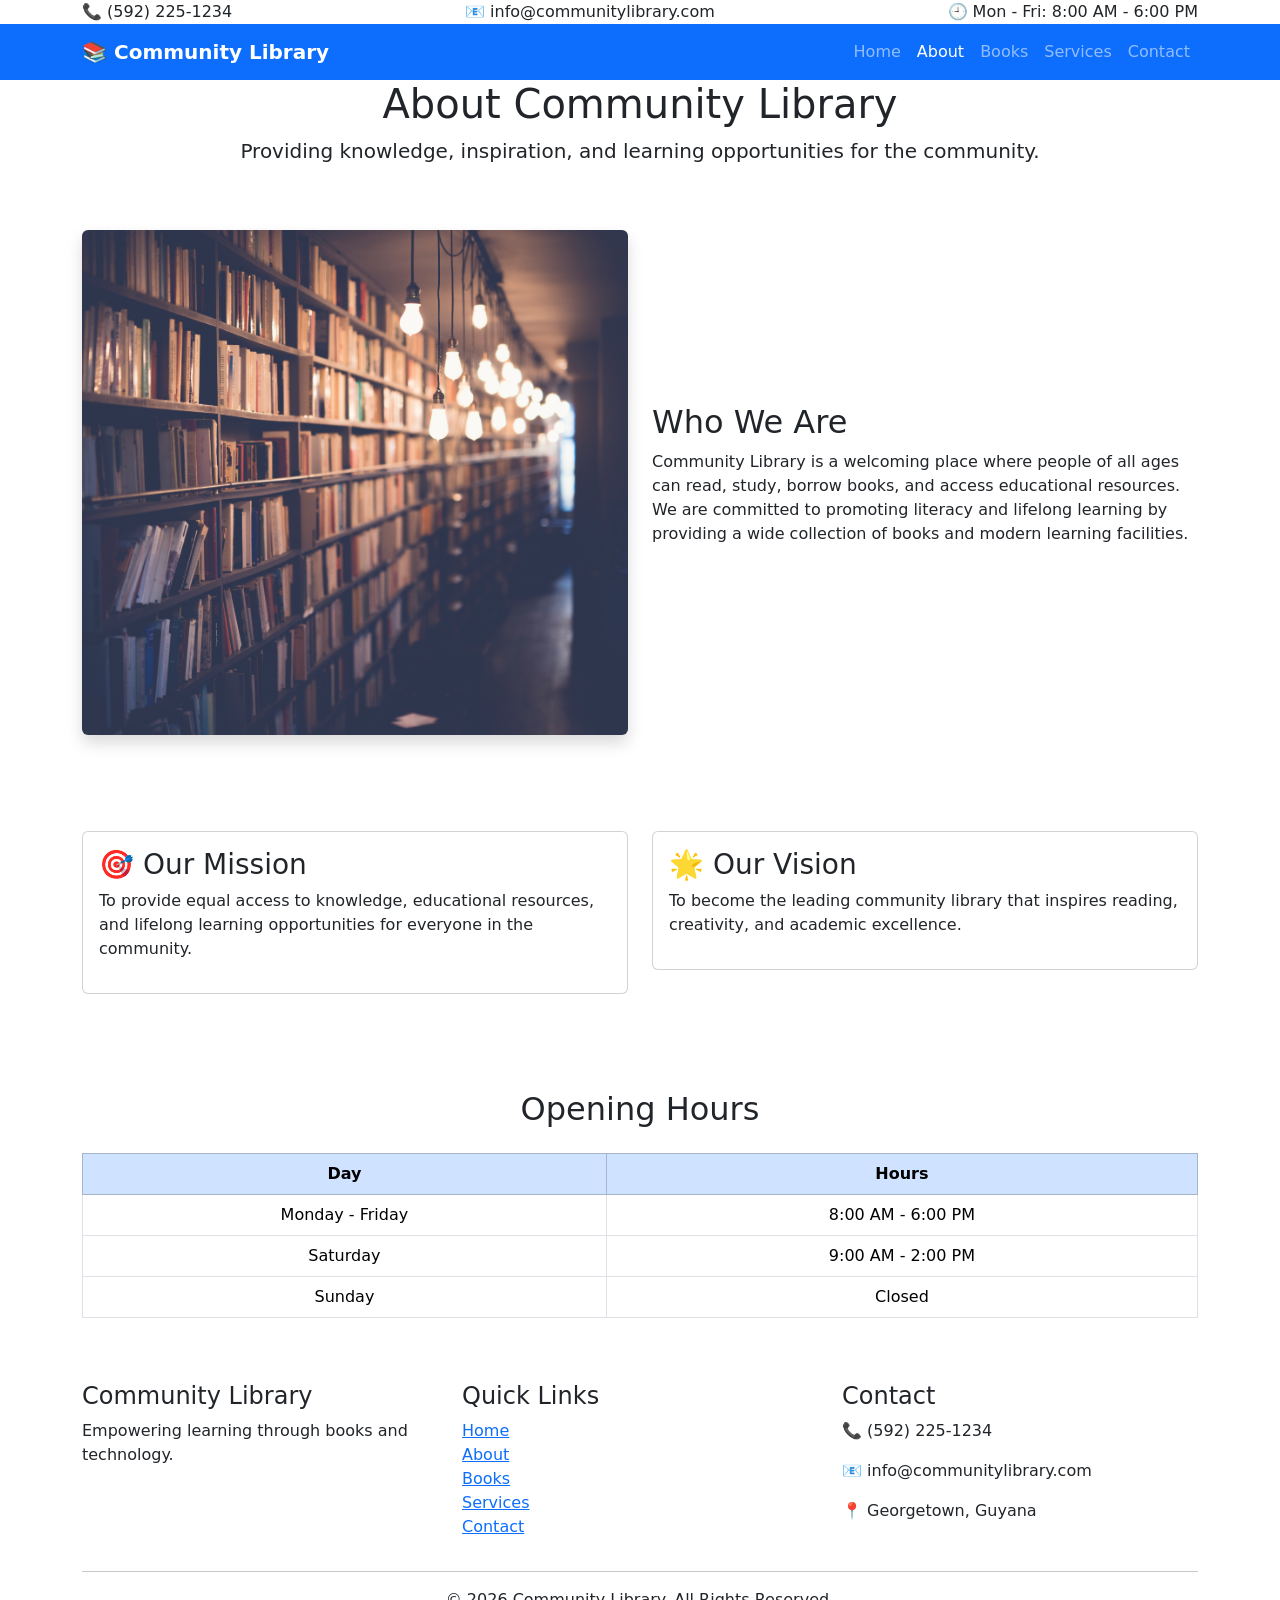
==== about.html @ 1c3bdd79 "Add files via upload" ====
<!DOCTYPE html>
<html lang="en">
<head>

    <meta charset="UTF-8">
    <meta name="viewport" content="width=device-width, initial-scale=1.0">

    <title>About Us | Community Library</title>

    <link href="https://cdn.jsdelivr.net/npm/bootstrap@5.3.3/dist/css/bootstrap.min.css" rel="stylesheet">

    <link rel="stylesheet" href="CSS/style.css">

</head>

<body>

<!-- Top Bar -->

<div class="top-bar">
    <div class="container d-flex justify-content-between">
        <span>📞 (592) 225-1234</span>
        <span>📧 info@communitylibrary.com</span>
        <span>🕘 Mon - Fri: 8:00 AM - 6:00 PM</span>
    </div>
</div>

<!-- Navigation -->

<nav class="navbar navbar-expand-lg navbar-dark bg-primary">

<div class="container">

<a class="navbar-brand fw-bold" href="index.html">
📚 Community Library
</a>

<button class="navbar-toggler" type="button"
data-bs-toggle="collapse"
data-bs-target="#navbarNav">

<span class="navbar-toggler-icon"></span>

</button>

<div class="collapse navbar-collapse" id="navbarNav">

<ul class="navbar-nav ms-auto">

<li class="nav-item">
<a class="nav-link" href="index.html">Home</a>
</li>

<li class="nav-item">
<a class="nav-link active" href="about.html">About</a>
</li>

<li class="nav-item">
<a class="nav-link" href="books.html">Books</a>
</li>

<li class="nav-item">
<a class="nav-link" href="services.html">Services</a>
</li>

<li class="nav-item">
<a class="nav-link" href="contact.html">Contact</a>
</li>

</ul>

</div>

</div>

</nav>

<!-- Page Header -->

<section class="hero">

<div class="container text-center">

<h1>About Community Library</h1>

<p class="lead">
Providing knowledge, inspiration, and learning opportunities for the community.
</p>

</div>

</section>

<!-- About -->

<section class="container py-5">

<div class="row align-items-center">

<div class="col-lg-6">

<img src="images/library.jpg"
class="img-fluid rounded shadow"
alt="Library">

</div>

<div class="col-lg-6">

<h2>Who We Are</h2>

<p>

Community Library is a welcoming place where people of all ages can
read, study, borrow books, and access educational resources.
We are committed to promoting literacy and lifelong learning by
providing a wide collection of books and modern learning facilities.

</p>

</div>

</div>

</section>

<!-- Mission & Vision -->

<section class="container py-5">

<div class="row">

<div class="col-md-6">

<div class="card feature-card">

<div class="card-body">

<h3>🎯 Our Mission</h3>

<p>

To provide equal access to knowledge, educational resources,
and lifelong learning opportunities for everyone in the community.

</p>

</div>

</div>

</div>

<div class="col-md-6">

<div class="card feature-card">

<div class="card-body">

<h3>🌟 Our Vision</h3>

<p>

To become the leading community library that inspires reading,
creativity, and academic excellence.

</p>

</div>

</div>

</div>

</div>

</section>

<!-- Opening Hours -->

<section class="container py-5">

<h2 class="text-center mb-4">

Opening Hours

</h2>

<table class="table table-bordered text-center">

<thead class="table-primary">

<tr>

<th>Day</th>

<th>Hours</th>

</tr>

</thead>

<tbody>

<tr>

<td>Monday - Friday</td>

<td>8:00 AM - 6:00 PM</td>

</tr>

<tr>

<td>Saturday</td>

<td>9:00 AM - 2:00 PM</td>

</tr>

<tr>

<td>Sunday</td>

<td>Closed</td>

</tr>

</tbody>

</table>

</section>

<!-- Footer -->

<footer>

<div class="container">

<div class="row">

<div class="col-md-4">

<h4>Community Library</h4>

<p>
Empowering learning through books and technology.
</p>

</div>

<div class="col-md-4">

<h4>Quick Links</h4>

<ul class="list-unstyled">

<li><a href="index.html">Home</a></li>
<li><a href="about.html">About</a></li>
<li><a href="books.html">Books</a></li>
<li><a href="services.html">Services</a></li>
<li><a href="contact.html">Contact</a></li>

</ul>

</div>

<div class="col-md-4">

<h4>Contact</h4>

<p>📞 (592) 225-1234</p>
<p>📧 info@communitylibrary.com</p>
<p>📍 Georgetown, Guyana</p>

</div>

</div>

<hr>

<p class="text-center">

© 2026 Community Library. All Rights Reserved.

</p>

</div>

</footer>

<script src="https://cdn.jsdelivr.net/npm/bootstrap@5.3.3/dist/js/bootstrap.bundle.min.js"></script>

</body>

</html>
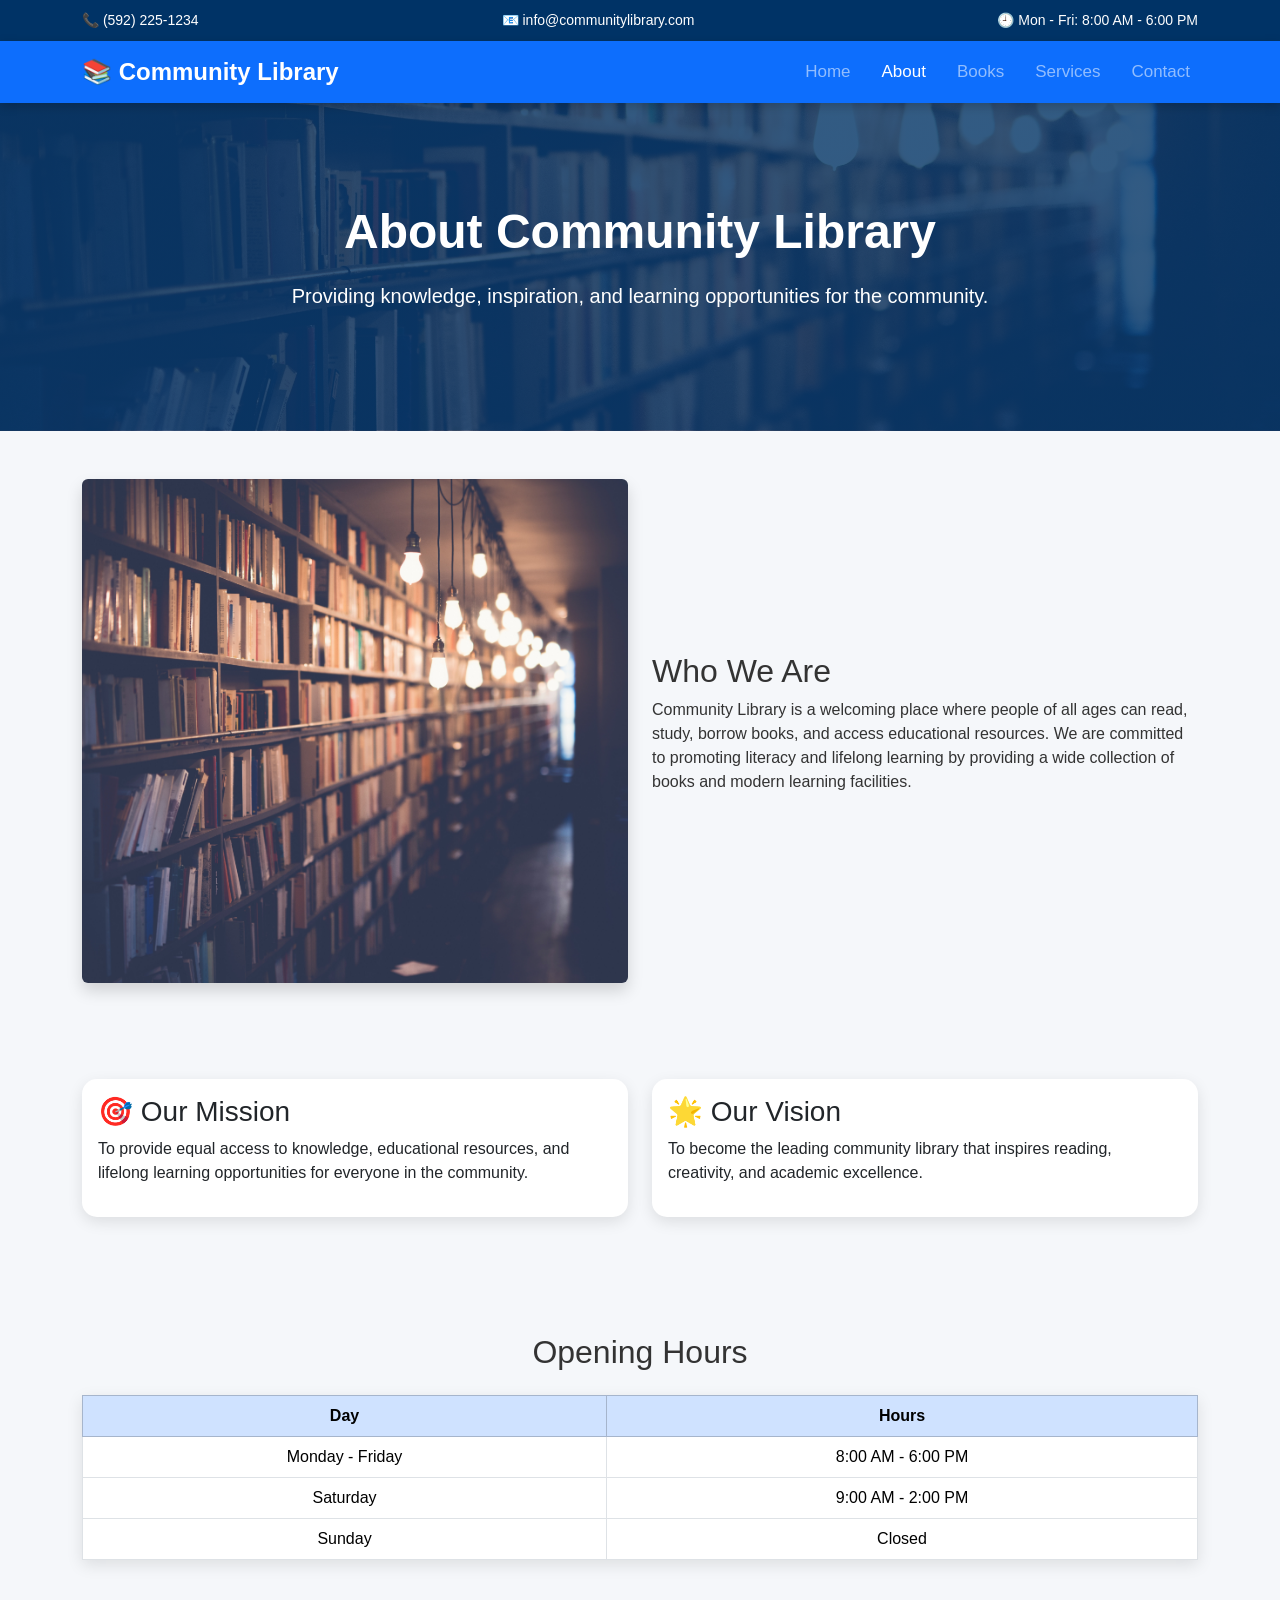
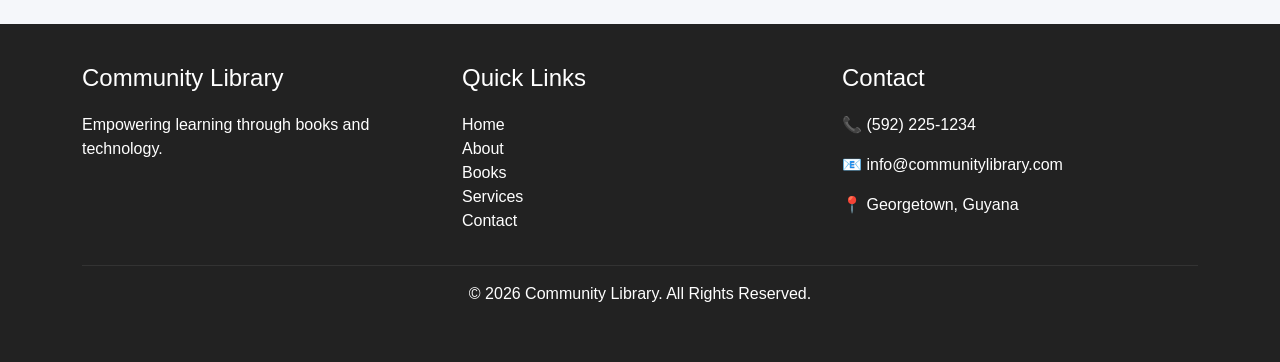
==== commit 9dcacebf: "Update about.html" ====
--- a/about.html
+++ b/about.html
@@ -9,7 +9,7 @@
 
     <link href="https://cdn.jsdelivr.net/npm/bootstrap@5.3.3/dist/css/bootstrap.min.css" rel="stylesheet">
 
-    <link rel="stylesheet" href="CSS/style.css">
+    <link rel="stylesheet" href="css/style.css">
 
 </head>
 
@@ -294,4 +294,4 @@
 
 </body>
 
-</html>+</html>
--- a/css/style.css
+++ b/css/style.css
@@ -0,0 +1,221 @@
+/* ===============================
+   GENERAL STYLING
+================================= */
+
+body{
+    font-family: Arial, Helvetica, sans-serif;
+    background-color:#f5f7fa;
+    color:#333;
+    margin:0;
+    padding:0;
+}
+
+/* ===============================
+   TOP BAR
+================================= */
+
+.top-bar{
+    background:#003366;
+    color:white;
+    padding:10px 0;
+    font-size:14px;
+}
+
+/* ===============================
+   NAVIGATION
+================================= */
+
+.navbar{
+    box-shadow:0 3px 10px rgba(0,0,0,.2);
+}
+
+.navbar-brand{
+    font-size:1.5rem;
+    font-weight:bold;
+}
+
+.nav-link{
+    font-size:17px;
+    margin-left:15px;
+}
+
+.nav-link:hover{
+    color:#FFD54F !important;
+}
+
+/* ===============================
+   HERO SECTION
+================================= */
+
+.hero{
+    background:linear-gradient(rgba(0,51,102,.8),
+    rgba(0,51,102,.8)),
+    url("../images/library.jpg");
+    background-size:cover;
+    background-position:center;
+    color:white;
+    padding:100px 0;
+}
+
+.hero h1{
+    font-size:3rem;
+    font-weight:bold;
+}
+
+.hero p{
+    font-size:20px;
+    margin:20px 0;
+}
+
+.hero-image{
+    border-radius:20px;
+    box-shadow:0 10px 30px rgba(0,0,0,.4);
+}
+
+/* ===============================
+   BUTTONS
+================================= */
+
+.btn{
+    transition:.3s;
+}
+
+.btn:hover{
+    transform:translateY(-3px);
+}
+
+/* ===============================
+   FEATURE CARDS
+================================= */
+
+.feature-card{
+    border:none;
+    border-radius:15px;
+    box-shadow:0 5px 15px rgba(0,0,0,.1);
+    transition:.3s;
+    margin-bottom:20px;
+}
+
+.feature-card:hover{
+    transform:translateY(-10px);
+    box-shadow:0 10px 25px rgba(0,0,0,.2);
+}
+
+.feature-card h1{
+    font-size:50px;
+}
+
+/* ===============================
+   BOOK CARDS
+================================= */
+
+.card{
+    border:none;
+    border-radius:15px;
+    overflow:hidden;
+    transition:.3s;
+}
+
+.card:hover{
+    transform:scale(1.03);
+}
+
+.card img{
+    height:220px;
+    object-fit:cover;
+}
+
+/* ===============================
+   STATISTICS
+================================= */
+
+.stats{
+    background:#003366;
+    padding:60px 0;
+}
+
+.stats h2{
+    font-size:40px;
+    font-weight:bold;
+}
+
+/* ===============================
+   FOOTER
+================================= */
+
+footer{
+    background:#222;
+    color:white;
+    padding:40px 0;
+}
+
+footer h4{
+    margin-bottom:20px;
+}
+
+footer a{
+    color:white;
+    text-decoration:none;
+}
+
+footer a:hover{
+    color:#FFD54F;
+}
+
+footer hr{
+    border-color:#666;
+}
+
+/* ===============================
+   TABLES
+================================= */
+
+table{
+    background:white;
+    box-shadow:0 5px 15px rgba(0,0,0,.1);
+}
+
+/* ===============================
+   CONTACT FORM
+================================= */
+
+form{
+    background:white;
+    padding:30px;
+    border-radius:15px;
+    box-shadow:0 5px 15px rgba(0,0,0,.1);
+}
+
+input,
+textarea{
+    margin-bottom:15px;
+}
+
+/* ===============================
+   RESPONSIVE DESIGN
+================================= */
+
+@media(max-width:768px){
+
+.hero{
+    text-align:center;
+    padding:60px 20px;
+}
+
+.hero h1{
+    font-size:2.2rem;
+}
+
+.hero-image{
+    margin-top:30px;
+}
+
+.top-bar{
+    display:none;
+}
+
+.nav-link{
+    margin-left:0;
+}
+
+}
